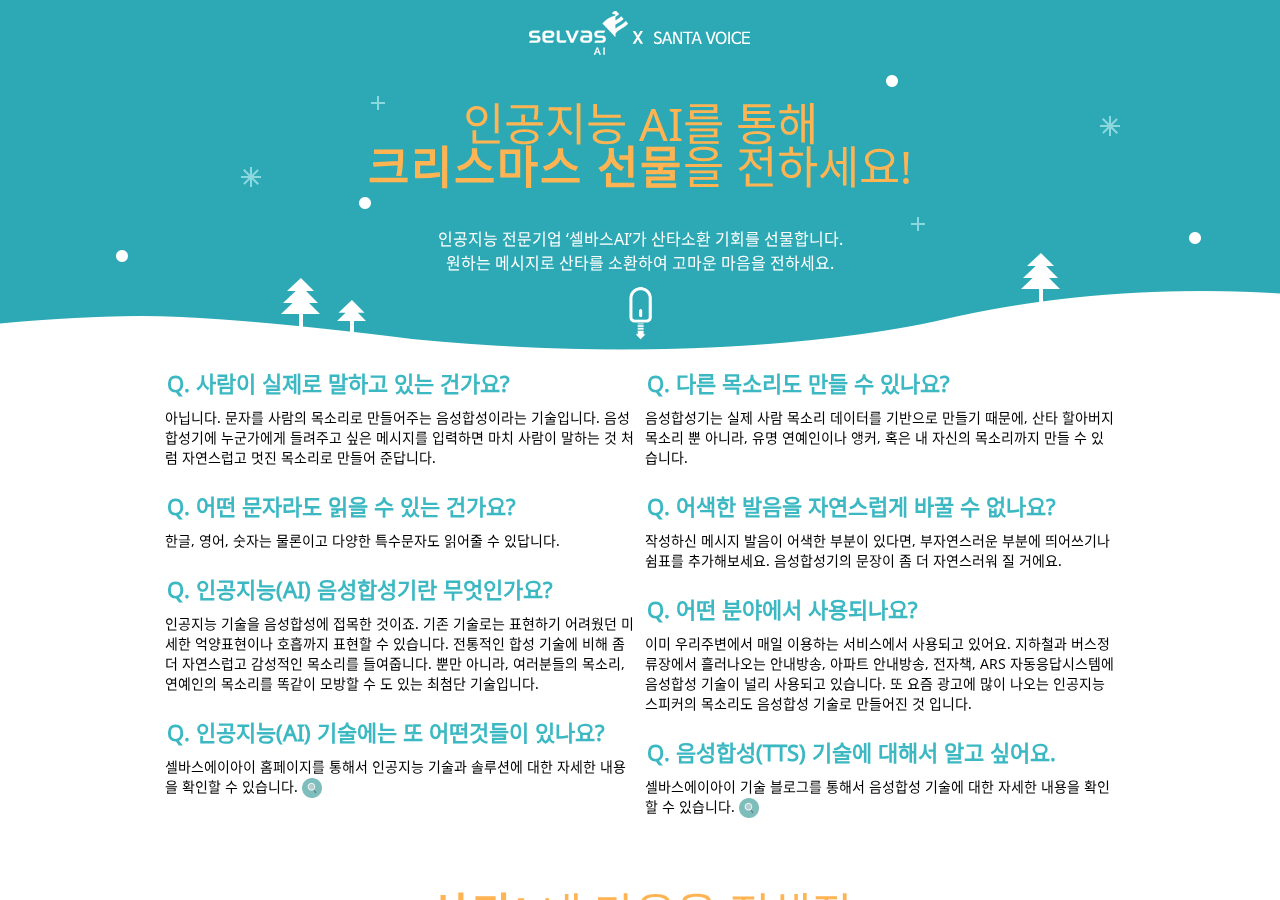
==== index.html @ fb153f6f "copyurl" ====
<!DOCTYPE html>
<html lang="kr">
<head>
    <meta charset="UTF-8">
    <meta name="viewport" content="width=device-width,initial-scale=1,minimum-scale=1,user-scalable=no">
    <title>Selvas AI와 함께하는 인공지능 산타소환 이벤트</title>
    <link rel="stylesheet" href="assets/onepage-scroll.css" />
    <link rel="stylesheet" href="assets/style.css" />
    <link rel="stylesheet" href="//cdnjs.cloudflare.com/ajax/libs/font-awesome/4.3.0/css/font-awesome.min.css" />
    <script
            src="https://code.jquery.com/jquery-3.3.1.min.js"
            integrity="sha256-FgpCb/KJQlLNfOu91ta32o/NMZxltwRo8QtmkMRdAu8="
            crossorigin="anonymous"></script>
    <script src="assets/jquery.onepage-scroll.js"></script>
    <script src="https://voicecard.selvy.ai/assets/js/xvoice-audio-0.1.1.min.js"></script>
    <script src="//developers.kakao.com/sdk/js/kakao.min.js"></script>
    <script src="assets/app.js"></script>
</head>
<body class="fonts-loaded" style="">
<div class="wrapper">
    <div id="top">
        <div class="header">
            <img src="images/title_01.png" alt="Selvas AI X Santa Voice" />
        </div>
    </div>
    <div id="container" class="main">
        <section id="faq" class="page1">
            <div class="page_container">
                <h2 class="page_title">인공지능 AI를 통해<br>
                    <span>크리스마스 선물</span>을 전하세요!</h2>
                <p class="page_context">인공지능 전문기업 ‘셀바스AI’가 산타소환 기회를 선물합니다.<br/>원하는 메시지로 산타를 소환하여 고마운 마음을 전하세요.</p>
                <div class="mouse_wheel"><img src="images/scroll_white.png" class="arrow" /></div>
                <div class="mouse_wheel mobile"><img src="images/scroll.png" class="arrow" /></div>

                <div class="page_faq" id="faqs">
                    <div class="page_group_left">
                        <h4 class="sub_title">Q. 사람이 실제로 말하고 있는 건가요?</h4>
                        <p class="sub_context">아닙니다. 문자를 사람의 목소리로 만들어주는 음성합성이라는 기술입니다. 음성합성기에 누군가에게 들려주고 싶은 메시지를 입력하면 마치 사람이 말하는 것 처럼 자연스럽고 멋진 목소리로 만들어 준답니다.</p>

                        <h4 class="sub_title">Q. 어떤 문자라도 읽을 수 있는 건가요?</h4>
                        <p class="sub_context">한글, 영어, 숫자는 물론이고 다양한 특수문자도 읽어줄 수 있답니다.</p>

                        <h4 class="sub_title">Q. 인공지능(AI) 음성합성기란 무엇인가요?</h4>
                        <p class="sub_context">인공지능 기술을 음성합성에 접목한 것이죠. 기존 기술로는 표현하기 어려웠던 미세한 억양표현이나 호흡까지 표현할 수 있습니다.  전통적인 합성 기술에 비해 좀 더 자연스럽고 감성적인 목소리를 들여줍니다. 뿐만 아니라, 여러분들의 목소리, 연예인의 목소리를 똑같이 모방할 수 도 있는 최첨단 기술입니다.</p>

                        <h4 class="sub_title">Q. 인공지능(AI) 기술에는 또 어떤것들이 있나요?</h4>
                        <p class="sub_context">셀바스에이아이 홈페이지를 통해서 인공지능 기술과 솔루션에 대한 자세한 내용을 확인할 수 있습니다. <a href="https://www.selvasai.com/artificial-intelligence-key-technology.php" target="blank" alt="자세히보기"><img src="images/detail.png" class="detail_view" /></a></p>

                    </div>
                    <div class="page_group_right">
                        <h4 class="sub_title">Q. 다른 목소리도 만들 수 있나요?</h4>
                        <p class="sub_context">음성합성기는 실제 사람 목소리 데이터를 기반으로 만들기 때문에, 산타 할아버지 목소리 뿐 아니라, 유명 연예인이나 앵커, 혹은 내 자신의 목소리까지 만들 수 있습니다.</p>

                        <h4 class="sub_title">Q. 어색한 발음을 자연스럽게 바꿀 수 없나요?</h4>
                        <p class="sub_context">작성하신 메시지 발음이 어색한 부분이 있다면, 부자연스러운 부분에 띄어쓰기나 쉼표를 추가해보세요.
                            음성합성기의 문장이 좀 더 자연스러워 질 거에요.</p>

                        <h4 class="sub_title">Q. 어떤 분야에서 사용되나요?</h4>
                        <p class="sub_context">이미 우리주변에서 매일 이용하는 서비스에서 사용되고 있어요. 지하철과 버스정류장에서 흘러나오는 안내방송, 아파트 안내방송, 전자책, ARS 자동응답시스템에 음성합성 기술이 널리 사용되고 있습니다.  또 요즘 광고에 많이 나오는 인공지능 스피커의 목소리도 음성합성 기술로 만들어진 것 입니다.</p>

                        <h4 class="sub_title">Q. 음성합성(TTS) 기술에 대해서 알고 싶어요.</h4>
                        <p class="sub_context">셀바스에이아이 기술 블로그를 통해서 음성합성 기술에 대한 자세한 내용을 확인할 수 있습니다. <a href="https://www.selvasai.com/speech-solution.php?tabno=1" target="blank"  alt="자세히보기"><img src="images/detail.png" class="detail_view" /></a></p>
                    </div>
                </div>
            </div>
        </section>
        <section id="intro" class="page2">
            <div class="page_container">
                <h2 class="page_title"><span>산타!</span> 내 마음을 전해줘</h2>
                <p class="page_context">올 겨울 산타가 당신의 못다한 이야기를 전해드려요.</p>
                <p class="page_context">인공지능 전문기업 ‘셀바스AI’가 산타소환 기회를 선물합니다.<br/>원하는 메시지로 산타를 소환하여 고마운 마음을 전하세요.</p>
                <div class="mouse_wheel"><img src="images/scroll_white.png" class="arrow" /></div>
                <div class="mouse_wheel mobile"><img src="images/scroll.png" class="arrow" /></div>
                <div class="page_groups">
                    <div class="page_card page_group_left santa-img">

                    </div>
                    <div class="page_card page_group_right border-line">
                        <form id="message">
                            <input type="hidden" name="language" value="0" />
                            <input type="hidden" name="speaker" value="0" />
                            <div class="tabs">
                                <ul class="tab_group">
                                    <li class="active">든든한<br/>친구에게</li>
                                    <li>소중한<br/>내 아이에게</li>
                                    <li>고마운<br/>부모님에게</li>
                                    <li>사랑하는<br/>연인에게</li>
                                    <li class="none">직접<br/>작성하기</li>
                                </ul>
                            </div>
                            <div class="contents">
                                <textarea id="tts_txt" name="text" class="txt">친구야! 크리스마스 하루만 착하게 산다고 산타가 선물을 주는 건 아니야.
    하지만 앞으로도 그렇게 살면 내년에도 선물을 못 받겠지?
    내년엔 꼭 착한 사람이 되서 우리 모두 선물을 받는 사람이 되자!
                                </textarea>
                                <p id="tts_txt_count" class="text_count">0 / 200 자</p>
                            </div>
                        </form>
                    </div>
                </div>

                <div class="button_group">
                    <button id="btn_listen" type="button" class="btn active" title="" type="button"><span>음성 들어보기</span><div class="loader"></div></button>
                    <button id="btn_send" type="button" class="btn active" title="" type="button"><span>음성카드 보내기</span><div class="loader"></div></button>
                </div>
            </div>
        </section>
        <section id="qna" class="page3">
            <div class="page_container">
                <h2 class="page_title">산타클로스와 AI의 콜라보!<br>
                    <span>인공지능 산타소환</span>이벤트</h2>
                <p class="page_context">산타 이벤트, 어떠셨나요?<br/>짤막한 코멘트라도 너무 소중하답니다.</p>
                <div class="page-post">
                    <div class="page_card border-line">
                        <div class="comment">
                            <textarea id="tts_comment" placeholder="참여 후기 또는 의견을 남겨주세요!"></textarea>
                            <p id="tts_comment_count" class="text_count">0 / 200 자</p>
                            <input type="hidden" id="star" name="star" value="0" />
                        </div>
                    </div>

                    <div class='rating-stars text-center'>
                        <ul id='stars'>
                            <li class='star' title='Poor' data-value='1'>
                                <i class='fa fa-star fa-fw'></i>
                            </li>
                            <li class='star' title='Fair' data-value='2'>
                                <i class='fa fa-star fa-fw'></i>
                            </li>
                            <li class='star' title='Good' data-value='3'>
                                <i class='fa fa-star fa-fw'></i>
                            </li>
                            <li class='star' title='Excellent' data-value='4'>
                                <i class='fa fa-star fa-fw'></i>
                            </li>
                            <li class='star' title='WOW!!!' data-value='5'>
                                <i class='fa fa-star fa-fw'></i>
                            </li>
                        </ul>
                    </div>
                    <div class="button_group">
                        <button type="button" id="btn_feedback" class="btn active" title="" type="button">의견 남기기</button>
                    </div>
                </div>
                <div class="footer">
                    <img src="images/logo.png" class="footer_logo"/>
                    <div class="footer_text">
                        <p class="copyright">서울특별시 금천구 가산디지털1로 19, 19~20층(가산동,대륭테크노타운 18차)
                            <br/>사업제휴문의 +82 2 6190 7500
                            <br/>© 2017 SELVAS AI Corp.</p>
                    </div>
                </div>
            </div>
        </section>
    </div>
</div>
<div id="messageModal" class="modal">
    <!-- Modal content -->
    <div class="modal-content">
        <input type="hidden" name="code" id="code" value="" />
        <span class="close" onClick="alertBox.close()">&times;</span>
        <p class="message-contents">잘못된 음성 카드 정보입니다.</p>
    </div>
</div>
<div id="shareModal" class="modal">
    <!-- Modal content -->
    <div class="modal-content">
        <span class="close" onClick="alertBox.closeShare()">&times;</span>
        <p class="message-contents">SNS로 음성카드를 공유해보세요!</p>
        <div class="modal_sns">
            <ul>
                <li><a href="javascript:undefined;" onclick="alertBox.share(0);return false;"><span
                        class="kakao">카카오톡</span></a></li>
                <li><a href="javascript:undefined;" onclick="alertBox.share(1);return false;"><span
                        class="twitter">트위터</span></a></li>
                <li><a href="javascript:undefined;" onclick="alertBox.share(2);return false;"><span
                        class="facebook">페이스북</span></a></li>
                <li><a href="javascript:undefined;" onclick="alertBox.share(3);return false;"><span
                        class="line">라인</span></a></li>
            </ul>
        </div>
        <div class="copyurl" id="share_url">
            <a href="#" class="input_url" id="share_url_input"></a>	<a href="#" class="button_url">URL복사</a>
        </div>
    </div>
</div>
<script>
    var tabs = function(){
        var t = "ul.tab_group";
        $(t + " li").on('click', function (ev) {
            var i = $(t + " li").index(this);
            ev.preventDefault();
            $(t + " li.active").removeClass('active');
            $(t + " li").eq(i).addClass('active');
            $('.contents textarea.txt').val(text_template[i]);
			$('#tts_txt').keyup();
        });

        $(t + " li:first").trigger('click');
    }();
</script>
</body>
</html>
---- assets/onepage-scroll.css ----
body, html {
  margin: 0;
  overflow: hidden;
  -webkit-transition: opacity 400ms;
  -moz-transition: opacity 400ms;
  transition: opacity 400ms;
}

body, .onepage-wrapper, html {
  display: block;
  position: static;
  padding: 0;
  width: 100%;
  height: 100%;
}

.onepage-wrapper {
  width: 100%;
  height: 100%;
  display: block;
  position: relative;
  padding: 0;
  -webkit-transform-style: preserve-3d;
}

.onepage-wrapper .section {
  width: 100%;
  height: 100%;
}

.onepage-pagination {
  position: absolute;
  right: 10px;
  top: 50%;
  z-index: 5;
  list-style: none;
  margin: 0;
  padding: 0;
}
.onepage-pagination li {
  padding: 0;
  text-align: center;
}
.onepage-pagination li a{
  padding: 10px;
  width: 4px;
  height: 4px;
  display: block;
  
}
.onepage-pagination li a:before{
  content: '';
  position: absolute;
  width: 4px;
  height: 4px;
  background: rgba(0,0,0,0.85);
  border-radius: 10px;
  -webkit-border-radius: 10px;
  -moz-border-radius: 10px;
}

.onepage-pagination li a.active:before{
  width: 10px;
  height: 10px;
  background: none;
  border: 1px solid black;
  margin-top: -4px;
  left: 8px;
}

.disabled-onepage-scroll, .disabled-onepage-scroll .wrapper {
  overflow: auto;
}

.disabled-onepage-scroll .onepage-wrapper .section {
  position: relative !important;
  top: auto !important;
  left: auto !important;
}
.disabled-onepage-scroll .onepage-wrapper {
  -webkit-transform: none !important;
  -moz-transform: none !important;
  transform: none !important;
  -ms-transform: none !important;
  min-height: 100%;
}


.disabled-onepage-scroll .onepage-pagination {
  display: none;
}

body.disabled-onepage-scroll, .disabled-onepage-scroll .onepage-wrapper, html {
  position: inherit;
}
---- assets/style.css ----
@charset "utf-8";body.fonts-loaded,body.fonts-loaded button,body.fonts-loaded h1,body.fonts-loaded h2,body.fonts-loaded h3,body.fonts-loaded h4,body.fonts-loaded h5,body.fonts-loaded input,body.fonts-loaded select,body.fonts-loaded table,body.fonts-loaded textarea {
    font-family: noto,notokr,Helvetica,Microsoft YaHei,Apple SD Gothic Neo,Malgun Gothic,맑은 고딕,Dotum,돋움,sans-serif
}

@font-face {
    font-display:auto;font-family: noto;
    font-style: normal;
    font-weight: 400;
    src: local("noto");
    src: url(ssevent_font.woff) format("woff")
}

@font-face {
    font-display:auto;font-family: notokr;
    font-style: normal;
    font-weight: 400;
    src: local("notokr");
    src: url(ssevent_font.woff2) format("woff2"),url(ssevent_font.woff) format("woff")
}

@media only screen and (max-width: 767px) {
    body.fonts-loaded,body.fonts-loaded button,body.fonts-loaded h1,body.fonts-loaded h2,body.fonts-loaded h3,body.fonts-loaded h4,body.fonts-loaded h5,body.fonts-loaded input,body.fonts-loaded select,body.fonts-loaded table,body.fonts-loaded textarea {
        font-family:Helvetica,Apple SD Gothic Neo,sans-serif
    }
}

textarea {
    resize: none;
}

.loader {
    display:none;
    border: 5px solid #bae5ff; /* Light grey */
    border-top: 5px solid #FFF; /* Blue */
    border-radius: 50%;
    width: 15px;
    height: 15px;
    margin: 0 auto;
    animation: spin 2s linear infinite;
}

@keyframes spin {
    0% { transform: rotate(0deg); }
    100% { transform: rotate(360deg); }
}

.section {
    overflow:hidden;
}

html {
    height: 100%;
}
body {
    display: block;
    padding: 0;
    text-align: center;
    position: relative;
    margin: 0;
    height: 100%;
    -webkit-font-smoothing: antialiased;
    background-position-x: center;
    background: url(../images/page_01.png) top no-repeat rgb(255, 255, 255);
}
ul {
     margin: 0;
     padding: 0;
     list-style: none;
 }
.wrapper {
    height: 100% !important;
    margin: 0 auto;
    overflow: hidden;
}
#top {
    background-color: #2ca9b4;
    position: fixed;
    top: 0;
    left: 0;
    right: 0;
    height: 65px;
    z-index:1;
}
#top .header{
    clear: both;
    margin: 0 auto;
    zoom: 1;
}
.footer {
    position: relative;
    max-width: 950px;
    z-index: 3;
    margin: 10px auto 0;
    clear: both;
    padding: 0px 15px;
}
.fixed {
    position: relative;
    max-width: 950px;
    z-index: 3;
    margin: 10px auto 0;
    clear: both;
    padding: 0px 15px;
}
.main {
    float: left;
    width: 100%;
    margin: 65px auto;
}
.page_container {
    position: relative;
    top: 0px;
    margin: 0 auto 0;
    max-width: 950px;
    min-height: 790px;
    overflow:hidden;
    z-index: 3;
}
section.page1 {
    overflow:hidden;
}
h2.page_title {
    color: #ffb453;
    font-size: 45px;
    letter-spacing: 0px;
    font-weight: normal;
    line-height: 43px;
}
h2.page_title span{
    letter-spacing: 2px;
    font-weight:bold;
}
p.page_context {
    font-size: 16px;
    color: #FFF;
}
@media (max-width:700px){
    body {
        background-size: 1600px !important;
        background-position: 25% 0% !important;
    }
    body.card {
        background-size: 100% !important;
        background: url(../images/m_page.png) top no-repeat rgb(255, 255, 255);
    }
    h2.page_title {
        font-size: 26px;
        letter-spacing: 0px;
        line-height: 30px;
    }
    p.page_context {
        font-size: 12px;
        color: #FFF;
    }
}


.page_groups {
    position:relative;
    clear: both;
    margin-top: 100px;
    zoom: 1;
}
.page_card {
    background: #FFF;
}
.page_group_left {
    float:left;
    width: calc(50% - 5px);
    min-width: 360px;
    height: 330px;
}
.page_group_right {
    float:right;
    width: calc(50% - 5px);
    min-width: 360px;
    height: 328px;
}
.border-line {
    border: 1px solid #dadada;
}
.santa-img {
    background-image: url(../images/santa_img_01.png);
    background-size: contain;
    background-repeat: no-repeat;
}

.tabs ul.tab_group {
    float: left;
    width: 100%;
    margin: 0px;
    padding: 0px;
    list-style: none;

}
.tabs ul.tab_group li {
    margin: 0px;
    width: 19.69%;
    height: 50px;
    float:left;
    font-size: 14px;
    text-align: center;
    border-top: 2px solid #f6f6f6;
    border-right: 1px solid #dadada;
    border-bottom: 1px solid #dadada;
    padding: 10px 0px 0px 0px;
    background-color: #f6f6f6;
    color: #c5c5c5;
    font-weight: normal;
    cursor: pointer;
}
.tabs ul.tab_group li.none{
    border-right: 0px solid;
}
.tabs ul.tab_group li.active{
    border-bottom: 0px solid;
    border-top: 3px solid #2caab4;
    color: #2caab4;
    background-color: #FFF;
}
.contents textarea{
    width: calc(100% - 20px);
    min-height: 221px;
    border: 0px solid;
    padding: 9px;
    font-size: 18px;
    outline: none;
 }
.comment textarea{
    width: calc(100% - 10px);
    min-height: 150px;
    border: 0px solid;
    padding: 5px;
    outline: none;
}
.button_group {
    float: left;
    margin: 20px auto;
    height: 70px;
    width: 100%;
}
.mouse_wheel {
    display:block;
    position: absolute;
    top: 220px;
    left: 50%;
    margin-left: -12px;
    height: 55px;
    width: 25px;
    z-index: 10;
}
.mouse_wheel.mobile {
    display:none;
    top: unset;
    bottom: 120px;
}
.mouse_wheel img.arrow {
    height: 55px;
    width: 25px;
}
@media (max-width:700px){
    .mouse_wheel {
        display:none;
    }
    .mouse_wheel.mobile {
        display:block;
    }
    .page_groups {
        margin-top: 20px;
    }
    .page_group_left {
        float: left;
        height: unset;
        min-width: 330px;
        margin-left: 10px;
    }
    p.sub_context {
        display:none;
    }
    .page_group_right {
        float: left;
        width: 91%;
        height: unset;
        min-width: 330px;
        margin-left: 10px;
    }
    .tabs ul.tab_group li{
        font-size: 12px;
    }
    .contents textarea{
        min-height: 135px;
    }
}
.btn {
    background-color: #8a8a8a;
    border: 1px solid rgba(0,0,0,.1);
    border-radius: 2px;
    font-size: 16px;
    font-weight: normal;
    height: 54px;
    color: #FFF;
    text-shadow: 0 0 0 rgba(0,0,1,.15);
    width: 174px;
    margin: 0px 5px;
    vertical-align: top;
}
.btn.active {
    background-color: #3bb8c2;
}
.btn.disabled {
    opacity:0.2;
    -ms-filter:"progid:DXImageTransform.Microsoft.Alpha(Opacity=20)";
    filter: alpha(opacity=20)
}
.page_message {
    position: relative;
    clear: both;
    margin: 30px auto;
    width: 700px;
    min-height: 730px;
    zoom: 1;
    background-image: url(../images/card_01.png);
    background-size: contain;
    background-repeat: no-repeat;
}
.message_card {
    float:left;
    width: 100%;
    height: 500px;
}
p.text_count {
    margin: 0px 10px;
    padding: 0px;
    font-size: 14px;

    float: right;
}
img.footer_logo {
    float:left;
}
div.footer_text {
    float: right;
    width: calc(100% - 150px);
    font-size: 13px;
}
div.footer_text p.copyright {
    text-align : left;
    margin : 10px 5px;
}
h4.sub_title {
    margin: 22px 0px 5px 0px;
    color: #3bb8c2;
    float:left;
    text-align: left;
    font-size: 22px;
    width: 100%;
    text-indent: 2px;
}
p.sub_context {
    margin: 3px 0px 0px 0px;
    color: #000;
    float:left;
    text-align: left;
    font-size: 14px;
}
.page_faq {
    position:relative;
    clear: both;
    margin-top: 70px;
    height: 330px;
    zoom: 1;
}
.page-post {
    margin: 70px 10px 0px 10px;
    height: 355px;
}
.card_button {
    margin-top: 400px;
}
.detail_view {
    width: 20px;
    height: 20px;
    vertical-align: middle;
}
@media (max-width:700px){
    .page_message {
        width: 100%;
    }
    h4.sub_title {
        font-size: 16px;
        margin: 9px 0px 5px 0px;
    }
    .message_card {
        float: left;
        width: 100%;
        height: 180px;
    }
    .card_button {
        margin-top: 200px;
    }
    .page_faq {
        margin-top: 80px;
        height: 400px;
        overflow-x: auto;
        overflow-y: hidden;
    }
    p.sub_context {
        margin: 3px 2px;
        color: #000;
        float:left;
        text-align: left;
        font-size: 12px;
    }
    .page_message {
        background-size: 100%;
    }
    .btn {
        font-size: 15px;
        height: 44px;
        color: #FFF;
        text-shadow: 0 0 0 rgba(0,0,1,.15);
        width: 200px;
        clear: left;
        margin-top: 10px;
    }
    .page-post {
        margin: 30px 10px 0px 10px;
        height: 355px;
    }
}
.modal_sns {
    margin: -10px auto 0;
    width: 245px;
    min-height: 60px;
}
.modal_sns ul li {
    float: left;
    width: 19.99%;
    text-align: center;
    margin: 0 5px;
}
.modal_sns ul li a {
    display: block;
    color: transparent;
    font-size: 0;
}
.modal_sns ul li span {
     display: inline-block;
     width: 40px;
     height: 40px;
     margin: 0 7px 10px;
     background: url(../images/share.png) no-repeat;
     background-size: 200px 40px;
 }
.modal_sns ul li span.kakao { background-position: 0 0; }
.modal_sns ul li span.facebook { background-position: -110px 0; }
.modal_sns ul li span.twitter { background-position: -55px 0; }
.modal_sns ul li span.line { background-position: -160px 0; }


/* Modal */
/* The Modal (background) */
.modal {
    display: none; /* Hidden by default */
    position: fixed; /* Stay in place */
    z-index: 1; /* Sit on top */
    left: 0;
    top: 0;
    width: 100%; /* Full width */
    height: 100%; /* Full height */
    overflow: auto; /* Enable scroll if needed */
    background-color: rgb(0,0,0); /* Fallback color */
    background-color: rgba(0,0,0,0.4); /* Black w/ opacity */
}

/* Modal Content/Box */
.modal-content {
    background-color: #fefefe;
    margin: 15% auto; /* 15% from the top and centered */
    padding: 20px;
    border: 1px solid #888;
    width: 400px; /* Could be more or less, depending on screen size */
}

/* The Close Button */
.close {
    color: #aaa;
    float: right;
    font-size: 28px;
    font-weight: bold;
}

.close:hover,
.close:focus {
    color: black;
    text-decoration: none;
    cursor: pointer;
}

@media (max-width:700px){
    .modal-content {
        width: 255px;
        margin: 60% auto;
    }
    .message-contents {
        margin: 35px 0px;
    }
}

/*
    Rating
 */
.rating-stars {
    margin-top: 10px;
    float: left;
}
.rating-stars ul {
    list-style-type:none;
    padding:0;
    float:left;

    -moz-user-select:none;
    -webkit-user-select:none;
}
.rating-stars ul > li.star {
    display:inline-block;

}

/* Idle State of the stars */
.rating-stars ul > li.star > i.fa {
    font-size:2.3em; /* Change the size of the stars */
    color:#ccc; /* Color on idle state */
}

/* Hover state of the stars */
.rating-stars ul > li.star.hover > i.fa {
    color:#FFCC36;
}

/* Selected state of the stars */
.rating-stars ul > li.star.selected > i.fa {
    color:#FF912C;
}

/*
    Style
 */
.copyurl {
    clear: both;
    display: block;
    width: 230px;
    padding: 0 0 22px 11px;
    font-size: 0;
    text-align: left;
    height: auto;
    margin: 0 auto;
    background: none;
    line-height: 16px;
}
.copyurl .input_url {
    display: inline-block;
    width: 150px;
    height: 25px;
    padding: 0 9px!important;
    overflow: hidden;
    text-overflow: ellipsis;
    white-space: nowrap;
    font-size: 12px;
    color: #222;
    line-height: 25px;
    vertical-align: middle;
    text-decoration: none!important;
    border: 1px solid #d8d8d8;
    background-color: #f8f8f8;
}
.copyurl .button_url {
    display: inline-block;
    height: 25px;
    margin-left: -1px;
    padding: 0 7px 0 7px!important;
    font-size: 12px;
    text-align: center;
    line-height: 25px;
    color: #222!important;
    text-decoration: none!important;
    vertical-align: middle;
    border: 1px solid #d8d8d8;
}
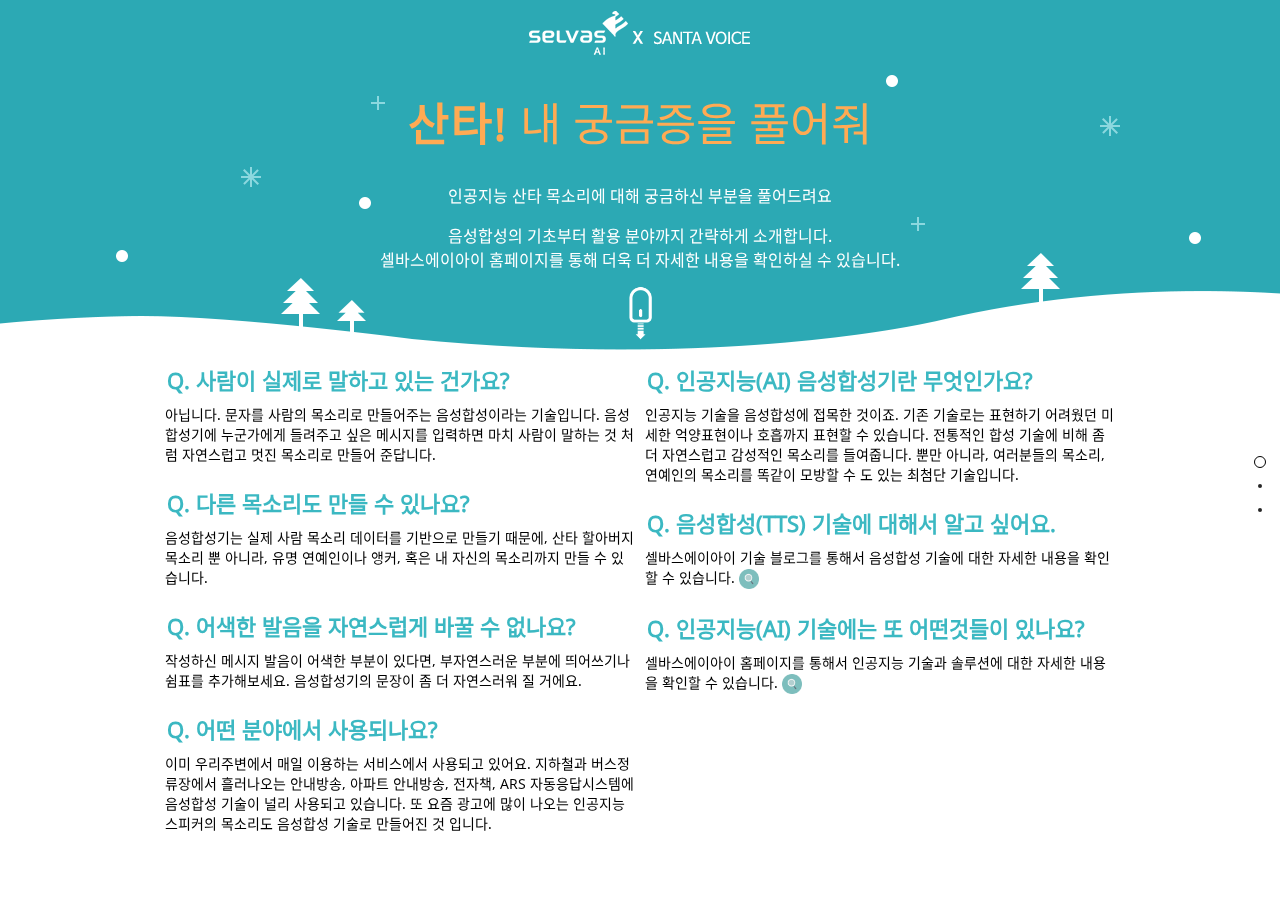
==== commit 02390ff9: "2018 12 21 Commit" ====
--- a/index.html
+++ b/index.html
@@ -1,65 +1,77 @@
 <!DOCTYPE html>
 <html lang="kr">
 <head>
+    <!-- Global site tag (gtag.js) - Google Analytics -->
+    <script async src="https://www.googletagmanager.com/gtag/js?id=UA-130813910-1"></script>
+    <script>
+        window.dataLayer = window.dataLayer || [];
+        function gtag(){dataLayer.push(arguments);}
+        gtag('js', new Date());
+
+        gtag('config', 'UA-130813910-1');
+    </script>
     <meta charset="UTF-8">
     <meta name="viewport" content="width=device-width,initial-scale=1,minimum-scale=1,user-scalable=no">
-    <title>Selvas AI와 함께하는 인공지능 산타소환 이벤트</title>
-    <link rel="stylesheet" href="assets/onepage-scroll.css" />
-    <link rel="stylesheet" href="assets/style.css" />
+    <meta property="og:url" content="voicecard.selvy.ai">
+    <meta property="og:title" content="인공지능 산타소환 이벤트">
+    <meta property="og:description" content="올 겨울 산타가 당신의 못 다한 이야기를 전해드려요">
+    <meta property="og:image" content="https://voicecard.selvy.ai/images/title_img.png?raw=true">
+    <title>SELVAS AI와 함께하는 인공지능 산타소환 이벤트</title>
+    <link rel="stylesheet" href="/assets/onepage-scroll.css" />
+    <link rel="stylesheet" href="/assets/style.css" />
     <link rel="stylesheet" href="//cdnjs.cloudflare.com/ajax/libs/font-awesome/4.3.0/css/font-awesome.min.css" />
     <script
             src="https://code.jquery.com/jquery-3.3.1.min.js"
             integrity="sha256-FgpCb/KJQlLNfOu91ta32o/NMZxltwRo8QtmkMRdAu8="
             crossorigin="anonymous"></script>
-    <script src="assets/jquery.onepage-scroll.js"></script>
+    <script src="/assets/jquery.onepage-scroll.js"></script>
     <script src="https://voicecard.selvy.ai/assets/js/xvoice-audio-0.1.1.min.js"></script>
     <script src="//developers.kakao.com/sdk/js/kakao.min.js"></script>
-    <script src="assets/app.js"></script>
+    <script src="/assets/app.js"></script>
 </head>
-<body class="fonts-loaded" style="">
+<body class="fonts-loaded makecard" style="">
 <div class="wrapper">
     <div id="top">
         <div class="header">
-            <img src="images/title_01.png" alt="Selvas AI X Santa Voice" />
+            <img src="/images/title_01.png" alt="SELVAS AI X Santa Voice" />
         </div>
     </div>
     <div id="container" class="main">
         <section id="faq" class="page1">
             <div class="page_container">
-                <h2 class="page_title">인공지능 AI를 통해<br>
-                    <span>크리스마스 선물</span>을 전하세요!</h2>
-                <p class="page_context">인공지능 전문기업 ‘셀바스AI’가 산타소환 기회를 선물합니다.<br/>원하는 메시지로 산타를 소환하여 고마운 마음을 전하세요.</p>
-                <div class="mouse_wheel"><img src="images/scroll_white.png" class="arrow" /></div>
-                <div class="mouse_wheel mobile"><img src="images/scroll.png" class="arrow" /></div>
+                <h2 class="page_title"><span>산타!</span> 내 궁금증을 풀어줘<br></h2>
+                <p class="page_context">인공지능 산타 목소리에 대해 궁금하신 부분을 풀어드려요</p>
+                <p class="page_context">음성합성의 기초부터 활용 분야까지 간략하게 소개합니다.<br/>셀바스에이아이 홈페이지를 통해 더욱 더 자세한 내용을 확인하실 수 있습니다.</p>
+                <div class="mouse_wheel"><img src="/images/scroll_white.png" class="arrow" /></div>
+                <div class="mouse_wheel mobile"><img src="/images/scroll.png" class="arrow" /></div>
 
                 <div class="page_faq" id="faqs">
                     <div class="page_group_left">
                         <h4 class="sub_title">Q. 사람이 실제로 말하고 있는 건가요?</h4>
                         <p class="sub_context">아닙니다. 문자를 사람의 목소리로 만들어주는 음성합성이라는 기술입니다. 음성합성기에 누군가에게 들려주고 싶은 메시지를 입력하면 마치 사람이 말하는 것 처럼 자연스럽고 멋진 목소리로 만들어 준답니다.</p>
 
-                        <h4 class="sub_title">Q. 어떤 문자라도 읽을 수 있는 건가요?</h4>
-                        <p class="sub_context">한글, 영어, 숫자는 물론이고 다양한 특수문자도 읽어줄 수 있답니다.</p>
-
-                        <h4 class="sub_title">Q. 인공지능(AI) 음성합성기란 무엇인가요?</h4>
-                        <p class="sub_context">인공지능 기술을 음성합성에 접목한 것이죠. 기존 기술로는 표현하기 어려웠던 미세한 억양표현이나 호흡까지 표현할 수 있습니다.  전통적인 합성 기술에 비해 좀 더 자연스럽고 감성적인 목소리를 들여줍니다. 뿐만 아니라, 여러분들의 목소리, 연예인의 목소리를 똑같이 모방할 수 도 있는 최첨단 기술입니다.</p>
-
-                        <h4 class="sub_title">Q. 인공지능(AI) 기술에는 또 어떤것들이 있나요?</h4>
-                        <p class="sub_context">셀바스에이아이 홈페이지를 통해서 인공지능 기술과 솔루션에 대한 자세한 내용을 확인할 수 있습니다. <a href="https://www.selvasai.com/artificial-intelligence-key-technology.php" target="blank" alt="자세히보기"><img src="images/detail.png" class="detail_view" /></a></p>
-
-                    </div>
-                    <div class="page_group_right">
                         <h4 class="sub_title">Q. 다른 목소리도 만들 수 있나요?</h4>
                         <p class="sub_context">음성합성기는 실제 사람 목소리 데이터를 기반으로 만들기 때문에, 산타 할아버지 목소리 뿐 아니라, 유명 연예인이나 앵커, 혹은 내 자신의 목소리까지 만들 수 있습니다.</p>
 
                         <h4 class="sub_title">Q. 어색한 발음을 자연스럽게 바꿀 수 없나요?</h4>
                         <p class="sub_context">작성하신 메시지 발음이 어색한 부분이 있다면, 부자연스러운 부분에 띄어쓰기나 쉼표를 추가해보세요.
                             음성합성기의 문장이 좀 더 자연스러워 질 거에요.</p>
-
+                        
                         <h4 class="sub_title">Q. 어떤 분야에서 사용되나요?</h4>
                         <p class="sub_context">이미 우리주변에서 매일 이용하는 서비스에서 사용되고 있어요. 지하철과 버스정류장에서 흘러나오는 안내방송, 아파트 안내방송, 전자책, ARS 자동응답시스템에 음성합성 기술이 널리 사용되고 있습니다.  또 요즘 광고에 많이 나오는 인공지능 스피커의 목소리도 음성합성 기술로 만들어진 것 입니다.</p>
-
+                    </div>
+                    <div class="page_group_right">
+
+
+                        <h4 class="sub_title">Q. 인공지능(AI) 음성합성기란 무엇인가요?</h4>
+                        <p class="sub_context">인공지능 기술을 음성합성에 접목한 것이죠. 기존 기술로는 표현하기 어려웠던 미세한 억양표현이나 호흡까지 표현할 수 있습니다.  전통적인 합성 기술에 비해 좀 더 자연스럽고 감성적인 목소리를 들여줍니다. 뿐만 아니라, 여러분들의 목소리, 연예인의 목소리를 똑같이 모방할 수 도 있는 최첨단 기술입니다.</p>
+                        
                         <h4 class="sub_title">Q. 음성합성(TTS) 기술에 대해서 알고 싶어요.</h4>
-                        <p class="sub_context">셀바스에이아이 기술 블로그를 통해서 음성합성 기술에 대한 자세한 내용을 확인할 수 있습니다. <a href="https://www.selvasai.com/speech-solution.php?tabno=1" target="blank"  alt="자세히보기"><img src="images/detail.png" class="detail_view" /></a></p>
+                        <p class="sub_context">셀바스에이아이 기술 블로그를 통해서 음성합성 기술에 대한 자세한 내용을 확인할 수 있습니다. <a href="https://tts.selvy.ai" target="blank"  alt="자세히보기" onclick="gtag('event', 'click', {'send_to': 'UA-130813910-1','event_category': 'link_blog', 'event_action': 'click'});"><img src="images/detail.png" class="detail_view" /></a></p>
+                        
+                        <h4 class="sub_title">Q. 인공지능(AI) 기술에는 또 어떤것들이 있나요?</h4>
+                        <p class="sub_context">셀바스에이아이 홈페이지를 통해서 인공지능 기술과 솔루션에 대한 자세한 내용을 확인할 수 있습니다. <a href="https://www.selvasai.com/artificial-intelligence-key-technology.php" target="blank" alt="자세히보기" onclick="gtag('event', 'click', {'send_to': 'UA-130813910-1','event_category': 'link_homepage', 'event_action': 'click'});"><img src="images/detail.png" class="detail_view" /></a></p>
+
                     </div>
                 </div>
             </div>
@@ -67,9 +79,9 @@
         <section id="intro" class="page2">
             <div class="page_container">
                 <h2 class="page_title"><span>산타!</span> 내 마음을 전해줘</h2>
-                <p class="page_context">올 겨울 산타가 당신의 못다한 이야기를 전해드려요.</p>
-                <p class="page_context">인공지능 전문기업 ‘셀바스AI’가 산타소환 기회를 선물합니다.<br/>원하는 메시지로 산타를 소환하여 고마운 마음을 전하세요.</p>
-                <div class="mouse_wheel"><img src="images/scroll_white.png" class="arrow" /></div>
+                <p class="page_context">올 겨울 산타가 당신의 못다 한 이야기를 전해드려요.</p>
+                <p class="page_context">인공지능 전문기업 ‘셀바스 AI’가 산타소환 기회를 선물합니다.<br/>산타 목소리로 고마운 사람들에게 전하는 음성카드!</p>
+                <div class="mouse_wheel"><img src="/images/scroll_white.png" class="arrow" /></div>
                 <div class="mouse_wheel mobile"><img src="images/scroll.png" class="arrow" /></div>
                 <div class="page_groups">
                     <div class="page_card page_group_left santa-img">
@@ -93,6 +105,7 @@
     하지만 앞으로도 그렇게 살면 내년에도 선물을 못 받겠지?
     내년엔 꼭 착한 사람이 되서 우리 모두 선물을 받는 사람이 되자!
                                 </textarea>
+                                <p class="text_tip">※ 직접 작성해 보세요</p>
                                 <p id="tts_txt_count" class="text_count">0 / 200 자</p>
                             </div>
                         </form>
@@ -100,8 +113,8 @@
                 </div>
 
                 <div class="button_group">
-                    <button id="btn_listen" type="button" class="btn active" title="" type="button"><span>음성 들어보기</span><div class="loader"></div></button>
-                    <button id="btn_send" type="button" class="btn active" title="" type="button"><span>음성카드 보내기</span><div class="loader"></div></button>
+                    <button id="btn_listen" class="btn active" title="" type="button"><span>음성 들어보기</span><div class="loader"></div></button>
+                    <button id="btn_send" class="btn active" title="" type="button"><span>음성카드 보내기</span><div class="loader"></div></button>
                 </div>
             </div>
         </section>
@@ -109,7 +122,7 @@
             <div class="page_container">
                 <h2 class="page_title">산타클로스와 AI의 콜라보!<br>
                     <span>인공지능 산타소환</span>이벤트</h2>
-                <p class="page_context">산타 이벤트, 어떠셨나요?<br/>짤막한 코멘트라도 너무 소중하답니다.</p>
+                <p class="page_context">산타 이벤트, 어떠셨나요?<br/>짤막한 코멘트라도 너무 소중하답니다.<br/></p>
                 <div class="page-post">
                     <div class="page_card border-line">
                         <div class="comment">
@@ -139,15 +152,23 @@
                         </ul>
                     </div>
                     <div class="button_group">
-                        <button type="button" id="btn_feedback" class="btn active" title="" type="button">의견 남기기</button>
+                        <button id="btn_feedback" class="btn active" title="" type="button">의견 남기기</button>
+                        <a href="#"><button id="btn_forms" class="btn" title="" type="button"><span>설문지 작성하기</span></button></a>
                     </div>
                 </div>
                 <div class="footer">
-                    <img src="images/logo.png" class="footer_logo"/>
+                    <img src="/images/logo.png" class="footer_logo"/>
                     <div class="footer_text">
                         <p class="copyright">서울특별시 금천구 가산디지털1로 19, 19~20층(가산동,대륭테크노타운 18차)
                             <br/>사업제휴문의 +82 2 6190 7500
                             <br/>© 2017 SELVAS AI Corp.</p>
+                    </div>
+                    <div class="footer_link">
+                        <ul class="link_btn">
+                            <li><a href="https://www.selvasai.com" target="_blank" onclick="gtag('event', 'click', {'send_to': 'UA-130813910-1','event_category': 'footer_link', 'event_action': 'click', 'event_label': 'homepage'});"></a></li>
+                            <li><a href="https://www.youtube.com/channel/UCgC7Y8_UenihqwlUWd5dXCQ" target="_blank" onclick="gtag('event', 'click', {'send_to': 'UA-130813910-1','event_category': 'footer_link', 'event_action': 'click', 'event_label': 'youtube'});"></a></li>
+                            <li><a href="https://tts.selvy.ai" target="_blank" onclick="gtag('event', 'click', {'send_to': 'UA-130813910-1','event_category': 'footer_link', 'event_action': 'click', 'event_label': 'blog'});"></a></li>
+                        </ul>
                     </div>
                 </div>
             </div>
@@ -184,6 +205,13 @@
         </div>
     </div>
 </div>
+<div id="noticeModal" class="modal">
+    <!-- Modal content -->
+    <div class="notice-modal-content">
+        <span class="close" onClick="noticeBox.close()" style="color:#FFF">&times;</span>
+    </div>
+    <img src="/images/event_notice.png" style="visibility: hidden;"/>
+</div>
 <script>
     var tabs = function(){
         var t = "ul.tab_group";
@@ -198,6 +226,32 @@
 
         $(t + " li:first").trigger('click');
     }();
+
+    if(new Date().getTime() > new Date("2018-12-20T00:00:00").getTime()){
+        $("#btn_forms").addClass("active");
+        $("#btn_forms").click(function(){
+            var url = atob("aHR0cHM6Ly9nb28uZ2wvZm9ybXMvMFlOUk9XeGo5bU1TMDVlVTI=");
+            window.location.href=url;
+        });
+    }else{
+        $("#btn_forms").click(function(){
+            alertBox.open("이벤트 기간이 아닙니다.");
+        });
+    }
+
+    $.ajax({
+        url: "/images/event_notice.png",
+        type: 'GET',
+        success: function(res){
+            var ok = sessionStorage.getItem("isCloseEventNotice", "true");
+            if(ok !== null && ok == "true"){
+                //Nothing
+            }else{
+                noticeBox.open();
+            }
+        }
+    });
+    
 </script>
 </body>
 </html>--- a/assets/style.css
+++ b/assets/style.css
@@ -60,7 +60,7 @@
     height: 100%;
     -webkit-font-smoothing: antialiased;
     background-position-x: center;
-    background: url(../images/page_01.png) top no-repeat rgb(255, 255, 255);
+    background: url(/images/page_01.png) top no-repeat rgb(255, 255, 255);
 }
 ul {
      margin: 0;
@@ -88,7 +88,7 @@
 }
 .footer {
     position: relative;
-    max-width: 950px;
+    width: 100%;
     z-index: 3;
     margin: 10px auto 0;
     clear: both;
@@ -120,7 +120,7 @@
     overflow:hidden;
 }
 h2.page_title {
-    color: #ffb453;
+    color: #ffaa53;
     font-size: 45px;
     letter-spacing: 0px;
     font-weight: normal;
@@ -139,14 +139,20 @@
         background-size: 1600px !important;
         background-position: 25% 0% !important;
     }
+    body.makecard {
+        background-size: 100% !important;
+        background: url(/images/m_page_01.png) top no-repeat rgb(255, 255, 255);
+    }
     body.card {
         background-size: 100% !important;
-        background: url(../images/m_page.png) top no-repeat rgb(255, 255, 255);
+        background: url(/images/m_page.png) top no-repeat rgb(255, 255, 255);
     }
     h2.page_title {
         font-size: 26px;
         letter-spacing: 0px;
         line-height: 30px;
+        margin-top: 0px;
+        margin-bottom: 5px;
     }
     p.page_context {
         font-size: 12px;
@@ -180,7 +186,7 @@
     border: 1px solid #dadada;
 }
 .santa-img {
-    background-image: url(../images/santa_img_01.png);
+    background-image: url(/images/santa_img_01.png);
     background-size: contain;
     background-repeat: no-repeat;
 }
@@ -205,7 +211,7 @@
     border-bottom: 1px solid #dadada;
     padding: 10px 0px 0px 0px;
     background-color: #f6f6f6;
-    color: #c5c5c5;
+    color: #7e7e7e;
     font-weight: normal;
     cursor: pointer;
 }
@@ -223,7 +229,7 @@
     min-height: 221px;
     border: 0px solid;
     padding: 9px;
-    font-size: 18px;
+    font-size: 16px;
     outline: none;
  }
 .comment textarea{
@@ -240,7 +246,6 @@
     width: 100%;
 }
 .mouse_wheel {
-    display:block;
     position: absolute;
     top: 220px;
     left: 50%;
@@ -252,7 +257,7 @@
 .mouse_wheel.mobile {
     display:none;
     top: unset;
-    bottom: 120px;
+    bottom: 230px;
 }
 .mouse_wheel img.arrow {
     height: 55px;
@@ -260,10 +265,10 @@
 }
 @media (max-width:700px){
     .mouse_wheel {
-        display:none;
+        display: none;
     }
     .mouse_wheel.mobile {
-        display:block;
+        display: block;
     }
     .page_groups {
         margin-top: 20px;
@@ -315,12 +320,12 @@
 .page_message {
     position: relative;
     clear: both;
-    margin: 30px auto;
+    margin: 30px auto 0px auto;
     width: 700px;
-    min-height: 730px;
+    min-height: 470px;
     zoom: 1;
-    background-image: url(../images/card_01.png);
-    background-size: contain;
+    background-image: url(/images/card_02.png);
+    background-size: 700px;
     background-repeat: no-repeat;
 }
 .message_card {
@@ -328,7 +333,16 @@
     width: 100%;
     height: 500px;
 }
+p.text_tip {
+    width: 180px;
+    margin: 0px 10px;
+    text-align:left;
+    font-size: 14px;
+    float: left;
+    color: red;
+}
 p.text_count {
+    width: 90px;
     margin: 0px 10px;
     padding: 0px;
     font-size: 14px;
@@ -337,15 +351,40 @@
 }
 img.footer_logo {
     float:left;
+    margin-left: 5px;
 }
 div.footer_text {
+    float: left;
+    width: calc(100% - 280px);
+    font-size: 13px;
+}
+div.footer_text p.copyright {
+    text-align: left;
+    margin: 18px 10px;
+}
+div.footer_link {
+    margin-top: 30px;
     float: right;
-    width: calc(100% - 150px);
-    font-size: 13px;
-}
-div.footer_text p.copyright {
-    text-align : left;
-    margin : 10px 5px;
+    width: 120px;
+    height: 30px;
+    background-size: contain;
+    background-repeat: no-repeat;
+    background-image: url(/images/sns.png);
+}
+ul.link_btn {
+    width: 100%;
+    height: 100%;
+}
+ul.link_btn li {
+    display: block;
+    float:left;
+    width: 33.3%;
+    height: 100%;
+}
+ul.link_btn li a {
+    display: inline-block;
+    width: 100%;
+    height: 100%;
 }
 h4.sub_title {
     margin: 22px 0px 5px 0px;
@@ -385,6 +424,8 @@
 @media (max-width:700px){
     .page_message {
         width: 100%;
+        background-image: url(/images/card_01.png);
+        min-height: 300px;
     }
     h4.sub_title {
         font-size: 16px;
@@ -399,17 +440,18 @@
         margin-top: 200px;
     }
     .page_faq {
-        margin-top: 80px;
-        height: 400px;
+        margin-top: 50px;
+        height: 330px;
         overflow-x: auto;
         overflow-y: hidden;
+        background-color: white;
     }
     p.sub_context {
         margin: 3px 2px;
         color: #000;
         float:left;
         text-align: left;
-        font-size: 12px;
+        font-size: 13px;
     }
     .page_message {
         background-size: 100%;
@@ -419,13 +461,23 @@
         height: 44px;
         color: #FFF;
         text-shadow: 0 0 0 rgba(0,0,1,.15);
-        width: 200px;
+        width: 160px;
         clear: left;
         margin-top: 10px;
     }
     .page-post {
-        margin: 30px 10px 0px 10px;
-        height: 355px;
+        margin: 30px auto 10px;
+        height: 300px;
+    }
+    .footer{
+        margin: -30px auto 0;
+    }
+    div.footer_link {
+        display : none;
+    }
+    div.footer_text {
+        width: calc(100% - 150px);
+        font-size: 10px;
     }
 }
 .modal_sns {
@@ -449,7 +501,7 @@
      width: 40px;
      height: 40px;
      margin: 0 7px 10px;
-     background: url(../images/share.png) no-repeat;
+     background: url(/images/share.png) no-repeat;
      background-size: 200px 40px;
  }
 .modal_sns ul li span.kakao { background-position: 0 0; }
@@ -486,7 +538,7 @@
 .close {
     color: #aaa;
     float: right;
-    font-size: 28px;
+    font-size: 32px;
     font-weight: bold;
 }
 
@@ -504,6 +556,27 @@
     }
     .message-contents {
         margin: 35px 0px;
+    }
+}
+
+/* Modal Notice Box */
+.notice-modal-content {
+    background-image: url("/images/event_notice.png");
+    background-size: contain;
+    background-repeat: no-repeat;
+    background-color: #fefefe;
+    margin: 5% auto; /* 15% from the top and centered */
+    padding: 20px;
+    border: 1px solid #888;
+    width: 600px; /* Could be more or less, depending on screen size */
+    height: 660px;
+}
+
+@media (max-width:700px){
+    .notice-modal-content {
+        width: calc(100% - 50px);
+        height: 75%;
+        margin: 10% auto;
     }
 }
 
@@ -549,7 +622,7 @@
 .copyurl {
     clear: both;
     display: block;
-    width: 230px;
+    width: 240px;
     padding: 0 0 22px 11px;
     font-size: 0;
     text-align: left;
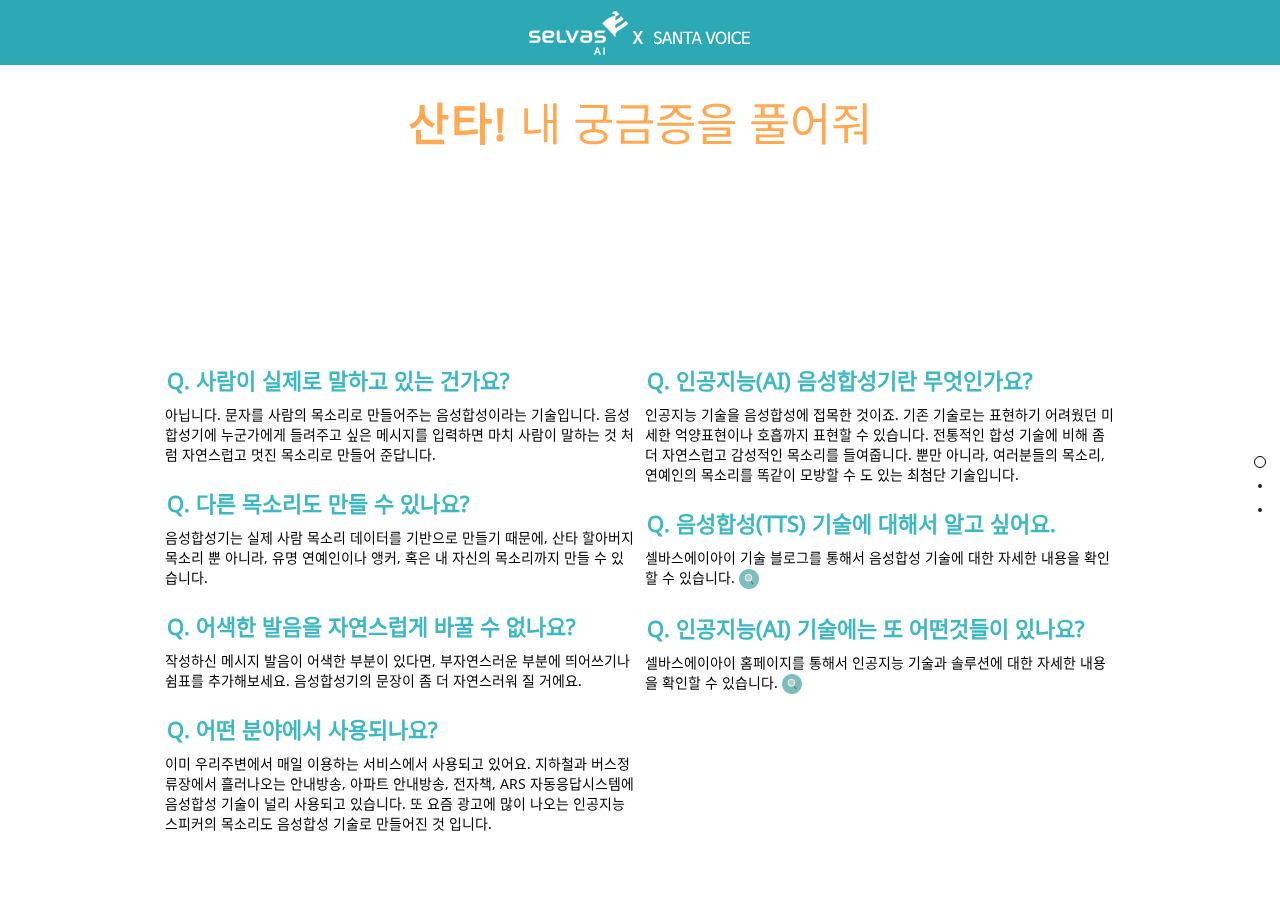
==== commit 9f6681e6: "소프트 키보드 감지 및 텍스트 추가" ====
--- a/index.html
+++ b/index.html
@@ -15,25 +15,25 @@
     <meta property="og:url" content="voicecard.selvy.ai">
     <meta property="og:title" content="인공지능 산타소환 이벤트">
     <meta property="og:description" content="올 겨울 산타가 당신의 못 다한 이야기를 전해드려요">
-    <meta property="og:image" content="https://voicecard.selvy.ai/images/title_img.png?raw=true">
+    <meta property="og:image" content="https://voicecard.selvy.aiimages/title_img.png?raw=true">
     <title>SELVAS AI와 함께하는 인공지능 산타소환 이벤트</title>
-    <link rel="stylesheet" href="/assets/onepage-scroll.css" />
-    <link rel="stylesheet" href="/assets/style.css" />
+    <link rel="stylesheet" href="assets/onepage-scroll.css" />
+    <link rel="stylesheet" href="assets/style.css" />
     <link rel="stylesheet" href="//cdnjs.cloudflare.com/ajax/libs/font-awesome/4.3.0/css/font-awesome.min.css" />
     <script
             src="https://code.jquery.com/jquery-3.3.1.min.js"
             integrity="sha256-FgpCb/KJQlLNfOu91ta32o/NMZxltwRo8QtmkMRdAu8="
             crossorigin="anonymous"></script>
-    <script src="/assets/jquery.onepage-scroll.js"></script>
+    <script src="assets/jquery.onepage-scroll.js"></script>
     <script src="https://voicecard.selvy.ai/assets/js/xvoice-audio-0.1.1.min.js"></script>
     <script src="//developers.kakao.com/sdk/js/kakao.min.js"></script>
-    <script src="/assets/app.js"></script>
+    <script src="assets/app.js"></script>
 </head>
 <body class="fonts-loaded makecard" style="">
 <div class="wrapper">
     <div id="top">
         <div class="header">
-            <img src="/images/title_01.png" alt="SELVAS AI X Santa Voice" />
+            <img src="images/title_01.png" alt="SELVAS AI X Santa Voice" />
         </div>
     </div>
     <div id="container" class="main">
@@ -42,8 +42,8 @@
                 <h2 class="page_title"><span>산타!</span> 내 궁금증을 풀어줘<br></h2>
                 <p class="page_context">인공지능 산타 목소리에 대해 궁금하신 부분을 풀어드려요</p>
                 <p class="page_context">음성합성의 기초부터 활용 분야까지 간략하게 소개합니다.<br/>셀바스에이아이 홈페이지를 통해 더욱 더 자세한 내용을 확인하실 수 있습니다.</p>
-                <div class="mouse_wheel"><img src="/images/scroll_white.png" class="arrow" /></div>
-                <div class="mouse_wheel mobile"><img src="/images/scroll.png" class="arrow" /></div>
+                <div class="mouse_wheel"><img src="images/scroll_white.png" class="arrow" /></div>
+                <div class="mouse_wheel mobile"><img src="images/scroll.png" class="arrow" /></div>
 
                 <div class="page_faq" id="faqs">
                     <div class="page_group_left">
@@ -81,7 +81,7 @@
                 <h2 class="page_title"><span>산타!</span> 내 마음을 전해줘</h2>
                 <p class="page_context">올 겨울 산타가 당신의 못다 한 이야기를 전해드려요.</p>
                 <p class="page_context">인공지능 전문기업 ‘셀바스 AI’가 산타소환 기회를 선물합니다.<br/>산타 목소리로 고마운 사람들에게 전하는 음성카드!</p>
-                <div class="mouse_wheel"><img src="/images/scroll_white.png" class="arrow" /></div>
+                <div class="mouse_wheel"><img src="images/scroll_white.png" class="arrow" /></div>
                 <div class="mouse_wheel mobile"><img src="images/scroll.png" class="arrow" /></div>
                 <div class="page_groups">
                     <div class="page_card page_group_left santa-img">
@@ -153,11 +153,12 @@
                     </div>
                     <div class="button_group">
                         <button id="btn_feedback" class="btn active" title="" type="button">의견 남기기</button>
-                        <a href="#"><button id="btn_forms" class="btn" title="" type="button"><span>설문지 작성하기</span></button></a>
+                        <a href="#"><button id="btn_forms" class="btn highlight" title="" type="button"  data-tooltip="I’m the tooltip text."><span>설문지 작성하기</span></button></a>
+                        <p class="event_text">'설문지 작성하기' 참여해 주시면 푸짐한 경품 혜택을 드립니다</p>
                     </div>
                 </div>
                 <div class="footer">
-                    <img src="/images/logo.png" class="footer_logo"/>
+                    <img src="images/logo.png" class="footer_logo"/>
                     <div class="footer_text">
                         <p class="copyright">서울특별시 금천구 가산디지털1로 19, 19~20층(가산동,대륭테크노타운 18차)
                             <br/>사업제휴문의 +82 2 6190 7500
@@ -210,7 +211,7 @@
     <div class="notice-modal-content">
         <span class="close" onClick="noticeBox.close()" style="color:#FFF">&times;</span>
     </div>
-    <img src="/images/event_notice.png" style="visibility: hidden;"/>
+    <img src="images/event_notice.png" style="visibility: hidden;"/>
 </div>
 <script>
     var tabs = function(){
@@ -240,7 +241,7 @@
     }
 
     $.ajax({
-        url: "/images/event_notice.png",
+        url: "images/event_notice.png",
         type: 'GET',
         success: function(res){
             var ok = sessionStorage.getItem("isCloseEventNotice", "true");
--- a/assets/style.css
+++ b/assets/style.css
@@ -60,7 +60,7 @@
     height: 100%;
     -webkit-font-smoothing: antialiased;
     background-position-x: center;
-    background: url(/images/page_01.png) top no-repeat rgb(255, 255, 255);
+    background: url(http://voicecard.selvy.ai/images/page_01.png) top no-repeat rgb(255, 255, 255);
 }
 ul {
      margin: 0;
@@ -141,11 +141,11 @@
     }
     body.makecard {
         background-size: 100% !important;
-        background: url(/images/m_page_01.png) top no-repeat rgb(255, 255, 255);
+        background: url(https://voicecard.selvy.ai/images/m_page_01.png) top no-repeat rgb(255, 255, 255);
     }
     body.card {
         background-size: 100% !important;
-        background: url(/images/m_page.png) top no-repeat rgb(255, 255, 255);
+        background: url(https://voicecard.selvy.ai/images/m_page.png) top no-repeat rgb(255, 255, 255);
     }
     h2.page_title {
         font-size: 26px;
@@ -186,7 +186,7 @@
     border: 1px solid #dadada;
 }
 .santa-img {
-    background-image: url(/images/santa_img_01.png);
+    background-image: url(https://voicecard.selvy.ai/images/santa_img_01.png);
     background-size: contain;
     background-repeat: no-repeat;
 }
@@ -239,9 +239,17 @@
     padding: 5px;
     outline: none;
 }
+.event_text {
+    float: left;
+    line-height: 18px;
+    margin: 6px 0px 0px 0px;
+    font-size: 12px;
+    text-align: center;
+    width: 100%;
+}
 .button_group {
     float: left;
-    margin: 20px auto;
+    margin: 10px auto;
     height: 70px;
     width: 100%;
 }
@@ -324,7 +332,7 @@
     width: 700px;
     min-height: 470px;
     zoom: 1;
-    background-image: url(/images/card_02.png);
+    background-image: url(https://voicecard.selvy.ai/images/card_02.png);
     background-size: 700px;
     background-repeat: no-repeat;
 }
@@ -342,8 +350,8 @@
     color: red;
 }
 p.text_count {
-    width: 90px;
-    margin: 0px 10px;
+    width: 65px;
+    margin: 0px 5px;
     padding: 0px;
     font-size: 14px;
 
@@ -369,7 +377,7 @@
     height: 30px;
     background-size: contain;
     background-repeat: no-repeat;
-    background-image: url(/images/sns.png);
+    background-image: url(https://voicecard.selvy.ai/images/sns.png);
 }
 ul.link_btn {
     width: 100%;
@@ -424,7 +432,7 @@
 @media (max-width:700px){
     .page_message {
         width: 100%;
-        background-image: url(/images/card_01.png);
+        background-image: url(https://voicecard.selvy.ai/images/card_01.png);
         min-height: 300px;
     }
     h4.sub_title {
@@ -465,9 +473,13 @@
         clear: left;
         margin-top: 10px;
     }
+    .btn.highlight {
+        background-color: #ff983b;
+    }
     .page-post {
         margin: 30px auto 10px;
-        height: 300px;
+        width: calc(100% - 20px);
+        height: 370px;
     }
     .footer{
         margin: -30px auto 0;
@@ -501,7 +513,7 @@
      width: 40px;
      height: 40px;
      margin: 0 7px 10px;
-     background: url(/images/share.png) no-repeat;
+     background: url(https://voicecard.selvy.ai/images/share.png) no-repeat;
      background-size: 200px 40px;
  }
 .modal_sns ul li span.kakao { background-position: 0 0; }
@@ -561,7 +573,7 @@
 
 /* Modal Notice Box */
 .notice-modal-content {
-    background-image: url("/images/event_notice.png");
+    background-image: url("https://voicecard.selvy.ai/images/event_notice.png");
     background-size: contain;
     background-repeat: no-repeat;
     background-color: #fefefe;
@@ -659,4 +671,4 @@
     text-decoration: none!important;
     vertical-align: middle;
     border: 1px solid #d8d8d8;
-}+}
